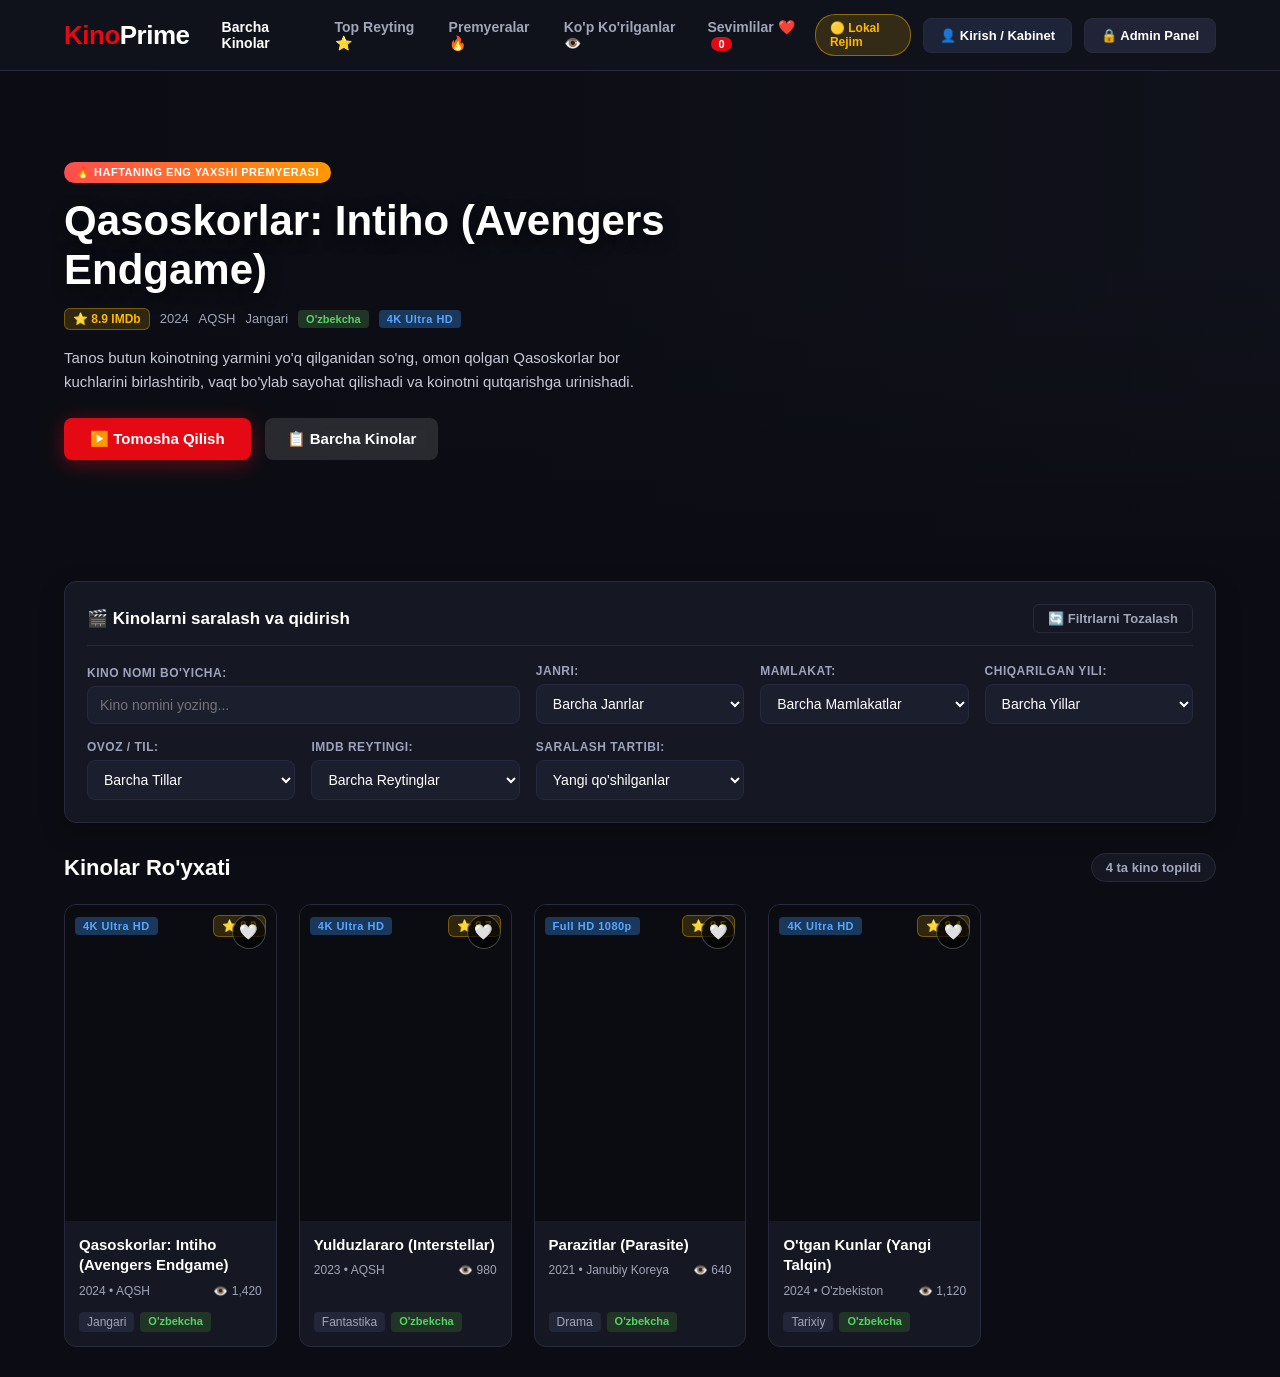
==== index.html @ 5947480d "loyihaning birinchi yuklanishi" ====
<!DOCTYPE html>
<html lang="uz">
<head>
    <meta charset="UTF-8">
    <meta name="viewport" content="width=device-width, initial-scale=1.0">
    <title>KinoPrime - Online Kinoteatr va Film Portali</title>
    <link rel="stylesheet" href="style.css">
</head>
<body>

    <!-- Header / Navbar -->
    <header class="navbar">
        <div class="nav-left">
            <a href="index.html" class="logo">Kino<span>Prime</span></a>
            <nav class="nav-menu">
                <a href="#catalog" class="nav-link active" id="navAllMovies">Barcha Kinolar</a>
                <a href="#catalog" class="nav-link" id="navTopRated">Top Reyting ⭐</a>
                <a href="#catalog" class="nav-link" id="navNewPremiers">Premyeralar 🔥</a>
                <a href="#catalog" class="nav-link" id="navMostViewed">Ko'p Ko'rilganlar 👁️</a>
                <a href="#catalog" class="nav-link" id="navFavorites">Sevimlilar ❤️ <span id="favCountBadge" class="fav-badge">0</span></a>
            </nav>
        </div>
        <div class="nav-right">
            <div id="backendStatus" class="backend-badge checking" title="Server holati">⚡ Tekshirilmoqda...</div>
            <a href="profile.html" class="user-cabinet-link" id="navUserCabinetBtn">👤 Kirish / Kabinet</a>
            <a href="admin.html" class="admin-link">🔒 Admin Panel</a>
        </div>
    </header>

    <!-- Katta Premyera Bannere (Hero Section) -->
    <section class="hero-banner" id="heroBanner">
        <div class="hero-backdrop" id="heroBackdrop"></div>
        <div class="hero-content">
            <span class="hero-badge">🔥 HAFTANING ENG YAXSHI PREMYERASI</span>
            <h1 class="hero-title" id="heroTitle">Qasoskorlar: Intiho</h1>
            <div class="hero-meta">
                <span class="rating-badge" id="heroRating">⭐ 8.9 IMDb</span>
                <span id="heroYear">2024</span>
                <span id="heroCountry">AQSH</span>
                <span id="heroGenre">Jangari / Fantastika</span>
                <span id="heroLang" class="lang-tag">O'zbekcha Tarjima</span>
                <span id="heroQuality" class="quality-tag">4K Ultra HD</span>
            </div>
            <p class="hero-description" id="heroDesc">
                Koinotni qutqarish uchun barcha qahramonlar birlashadi. Ta'sirli sarguzashtlar, aqlbovar qilmas janglar va unutilmas kino tajribasi.
            </p>
            <div class="hero-actions">
                <button class="btn-primary" id="heroWatchBtn">▶️ Tomosha Qilish</button>
                <a href="#catalog" class="btn-secondary">📋 Barcha Kinolar</a>
            </div>
        </div>
    </section>

    <!-- Asosiy Qism: Filtrlar va Kinolar Katalogi -->
    <main class="container" id="catalog">

        <!-- Kengaytirilgan Kino Qidiruv va Filtr Paneli -->
        <section class="filter-panel">
            <div class="filter-header">
                <h3>🎬 Kinolarni saralash va qidirish</h3>
                <button type="button" id="resetFiltersBtn" class="reset-filters-btn">🔄 Filtrlarni Tozalash</button>
            </div>

            <div class="filter-grid">
                <!-- 1. Qidiruv nomi -->
                <div class="filter-item filter-search">
                    <label for="searchInput">Kino nomi bo'yicha:</label>
                    <div class="search-input-wrap">
                        <input type="text" id="searchInput" placeholder="Kino nomini yozing...">
                        <button id="clearSearchBtn" class="clear-input-btn" style="display: none;">&times;</button>
                    </div>
                </div>

                <!-- 2. Janr -->
                <div class="filter-item">
                    <label for="filterGenre">Janri:</label>
                    <select id="filterGenre">
                        <option value="all">Barcha Janrlar</option>
                        <option value="Jangari">Jangari</option>
                        <option value="Komediya">Komediya</option>
                        <option value="Drama">Drama</option>
                        <option value="Fantastika">Fantastika</option>
                        <option value="Qo'rqinchli">Qo'rqinchli</option>
                        <option value="Sarguzasht">Sarguzasht</option>
                        <option value="Multfilm">Multfilm</option>
                        <option value="Melodrama">Melodrama</option>
                        <option value="Detektiv">Detektiv</option>
                        <option value="Tarixiy">Tarixiy</option>
                    </select>
                </div>

                <!-- 3. Mamlakat -->
                <div class="filter-item">
                    <label for="filterCountry">Mamlakat:</label>
                    <select id="filterCountry">
                        <option value="all">Barcha Mamlakatlar</option>
                        <option value="AQSH">AQSH</option>
                        <option value="O'zbekiston">O'zbekiston</option>
                        <option value="Janubiy Koreya">Janubiy Koreya</option>
                        <option value="Turkiya">Turkiya</option>
                        <option value="Buyuk Britaniya">Buyuk Britaniya</option>
                        <option value="Rossiya">Rossiya</option>
                        <option value="Fransiya">Fransiya</option>
                        <option value="Hindiston">Hindiston</option>
                    </select>
                </div>

                <!-- 4. Yili -->
                <div class="filter-item">
                    <label for="filterYear">Chiqarilgan Yili:</label>
                    <select id="filterYear">
                        <option value="all">Barcha Yillar</option>
                        <option value="2024">2024</option>
                        <option value="2023">2023</option>
                        <option value="2022">2022</option>
                        <option value="2021">2021</option>
                        <option value="2020">2020</option>
                        <option value="old">2019 va undan oldingi</option>
                    </select>
                </div>

                <!-- 5. Tili -->
                <div class="filter-item">
                    <label for="filterLanguage">Ovoz / Til:</label>
                    <select id="filterLanguage">
                        <option value="all">Barcha Tillar</option>
                        <option value="O'zbekcha">O'zbekcha (Tarjima)</option>
                        <option value="Ruscha">Ruscha</option>
                        <option value="Inglizcha">Inglizcha (Original)</option>
                        <option value="Subtitr">O'zbekcha Subtitr</option>
                    </select>
                </div>

                <!-- 6. Reyting -->
                <div class="filter-item">
                    <label for="filterRating">IMDb Reytingi:</label>
                    <select id="filterRating">
                        <option value="all">Barcha Reytinglar</option>
                        <option value="8.0">⭐ 8.0 va undan yuqori (Top)</option>
                        <option value="7.0">⭐ 7.0 va undan yuqori</option>
                        <option value="6.0">⭐ 6.0 va undan yuqori</option>
                    </select>
                </div>

                <!-- 7. Saralash -->
                <div class="filter-item">
                    <label for="sortOrder">Saralash tartibi:</label>
                    <select id="sortOrder">
                        <option value="newest">Yangi qo'shilganlar</option>
                        <option value="viewsDesc">Eng ko'p ko'rilganlar 👁️</option>
                        <option value="ratingDesc">Eng yuqori reytingli ⭐</option>
                        <option value="yearDesc">Eng yangi yillari 📅</option>
                        <option value="titleAsc">Nomi bo'yicha (A-Z)</option>
                    </select>
                </div>
            </div>
        </section>

        <!-- Natijalar Sarlavhasi -->
        <div class="section-header">
            <h2 class="section-title" id="sectionTitle">Kinolar Ro'yxati</h2>
            <span class="video-count" id="videoCount">0 ta kino</span>
        </div>

        <!-- Kinolar Gridi -->
        <div class="movie-grid" id="moviesContainer">
            <!-- Kinolar JavaScript orqali shu yerga dinamik yuklanadi -->
        </div>
    </main>

    <!-- KINO TOMOSHA QILISH MODAL OYNASI (CINEMA THEATER MODAL) -->
    <div class="modal-overlay" id="watchModal" style="display: none;">
        <div class="modal-dialog">
            <button class="modal-close-btn" id="modalCloseBtn">&times;</button>

            <!-- Video Player Ekrani (MP4 video yoki YouTube/Vimeo iframe) -->
            <div class="player-container" id="playerContainer">
                <video id="modalVideoPlayer" controls playsinline>
                    Brauzeringiz ushbu videoni qo'llab-quvvatlamaydi.
                </video>
                <iframe id="modalIframePlayer" style="display: none;" frameborder="0" allow="accelerometer; autoplay; clipboard-write; encrypted-media; gyroscope; picture-in-picture" allowfullscreen></iframe>
            </div>

            <!-- Kino Ma'lumotlari -->
            <div class="modal-movie-info">
                <div class="modal-header-meta">
                    <div class="modal-badges">
                        <span class="rating-badge" id="modalRating">⭐ 8.5</span>
                        <span class="quality-tag" id="modalQuality">4K UHD</span>
                        <span class="lang-tag" id="modalLanguage">O'zbekcha</span>
                        <span class="badge" id="modalGenre">Jangari</span>
                        <span class="views-tag" id="modalViewsTag">👁️ 0 ko'rildi</span>
                    </div>
                    <div class="modal-action-btns">
                        <button type="button" class="fav-toggle-btn" id="modalFavBtn">❤️ Sevimlilarga</button>
                        <a href="#" download id="modalDownloadBtn" class="download-btn">📥 Yuklab Olish</a>
                    </div>
                </div>

                <h2 class="modal-title" id="modalTitle">Kino Nomi</h2>

                <div class="modal-quick-stats">
                    <span>📅 Yili: <strong id="modalYear">2024</strong></span>
                    <span>🌍 Davlati: <strong id="modalCountry">AQSH</strong></span>
                    <span>⏱️ Davomiyligi: <strong id="modalDuration">120 daqiqa</strong></span>
                    <span>🎭 Janr: <strong id="modalGenreFull">Jangari</strong></span>
                    <span>👁️ Ko'rishlar: <strong id="modalViews">0</strong></span>
                </div>

                <div class="modal-description-box">
                    <h4>Kino Haqida Qisqacha:</h4>
                    <p id="modalDescription">Kino tavsifi...</p>
                </div>

                <!-- Izohlar va Baholash Bo'limi -->
                <div class="modal-comments-section">
                    <div class="comments-header">
                        <h3>💬 Tomoshabinlar Fikrlari (<span id="movieCommentsCount">0</span>)</h3>
                    </div>

                    <!-- Yangi izoh qoldirish formasi -->
                    <form id="addCommentForm" class="comment-input-box">
                        <div class="comment-rating-select">
                            <label for="commentRating">Kinoga bahoingiz:</label>
                            <select id="commentRating">
                                <option value="10">⭐⭐⭐⭐⭐⭐⭐⭐⭐⭐ 10 / 10 (A'lo)</option>
                                <option value="9">⭐⭐⭐⭐⭐⭐⭐⭐⭐ 9 / 10</option>
                                <option value="8" selected>⭐⭐⭐⭐⭐⭐⭐⭐ 8 / 10 (Yaxshi)</option>
                                <option value="7">⭐⭐⭐⭐⭐⭐⭐ 7 / 10</option>
                                <option value="6">⭐⭐⭐⭐⭐⭐ 6 / 10</option>
                                <option value="5">⭐⭐⭐⭐⭐ 5 / 10</option>
                            </select>
                        </div>
                        <div class="comment-textarea-wrap">
                            <textarea id="commentText" rows="2" placeholder="Ushbu kino haqida o'z fikringizni qoldiring..." required></textarea>
                            <button type="submit" class="submit-comment-btn" id="submitCommentBtn">Yuborish 🚀</button>
                        </div>
                    </form>

                    <!-- Izohlar ro'yxati -->
                    <div class="comments-list" id="movieCommentsList">
                        <!-- Izohlar dinamik chiqadi -->
                    </div>
                </div>
            </div>
        </div>
    </div>

    <!-- Bildirishnomalar uchun konteyner -->
    <div id="toastContainer" class="toast-container"></div>

    <script src="script.js"></script>
</body>
</html>
---- style.css ----
/* ================= ASOSIY SOZLAMALAR VA RANGLAR ================= */
:root {
    --bg-main: #0c0d14;
    --bg-card: #151722;
    --bg-navbar: #11131c;
    --bg-input: #1b1e2c;
    --border-color: #272a3d;
    --primary-red: #e50914; /* Netflix uslubidagi yorqin qizil */
    --primary-red-hover: #f40612;
    --gold-rating: #ffb800;
    --accent-blue: #3ea6ff;
    --accent-blue-hover: #65b8ff;
    --text-primary: #ffffff;
    --text-secondary: #a0a5b8;
    --tag-bg: #212638;
    --success-color: #00c853;
    --danger-color: #ff334b;
    --radius: 12px;
    --transition: all 0.25s cubic-bezier(0.4, 0, 0.2, 1);
}

* {
    margin: 0;
    padding: 0;
    box-sizing: border-box;
    font-family: 'Segoe UI', -apple-system, BlinkMacSystemFont, Roboto, sans-serif;
    scroll-behavior: smooth;
}

body {
    background-color: var(--bg-main);
    color: var(--text-primary);
    min-height: 100vh;
    display: flex;
    flex-direction: column;
}

/* ================= NAVBAR ================= */
.navbar {
    display: flex;
    justify-content: space-between;
    align-items: center;
    padding: 14px 5%;
    background-color: rgba(17, 19, 28, 0.95);
    backdrop-filter: blur(10px);
    position: sticky;
    top: 0;
    z-index: 1000;
    border-bottom: 1px solid var(--border-color);
}

.nav-left {
    display: flex;
    align-items: center;
    gap: 32px;
}

.logo {
    font-size: 26px;
    font-weight: 900;
    color: var(--primary-red);
    text-decoration: none;
    letter-spacing: -0.5px;
    display: flex;
    align-items: center;
}

.logo span {
    color: var(--text-primary);
}

.admin-badge {
    background-color: rgba(229, 9, 20, 0.2);
    color: var(--primary-red);
    font-size: 11px;
    padding: 2px 8px;
    border-radius: 4px;
    border: 1px solid var(--primary-red);
    font-weight: 700;
    margin-left: 6px;
}

.nav-menu {
    display: flex;
    gap: 20px;
}

.nav-link {
    color: var(--text-secondary);
    text-decoration: none;
    font-size: 14px;
    font-weight: 600;
    transition: var(--transition);
}

.nav-link:hover, .nav-link.active {
    color: var(--text-primary);
}

.nav-right {
    display: flex;
    align-items: center;
    gap: 12px;
}

.backend-badge {
    display: inline-flex;
    align-items: center;
    gap: 6px;
    font-size: 12px;
    font-weight: 700;
    padding: 6px 14px;
    border-radius: 20px;
    transition: var(--transition);
    user-select: none;
}

.backend-badge.online {
    background-color: rgba(0, 200, 83, 0.15);
    color: #00e676;
    border: 1px solid rgba(0, 200, 83, 0.45);
}

.backend-badge.offline {
    background-color: rgba(255, 184, 0, 0.15);
    color: #ffb800;
    border: 1px solid rgba(255, 184, 0, 0.45);
}

.backend-badge.checking {
    background-color: rgba(255, 255, 255, 0.08);
    color: #a0a5b8;
    border: 1px solid rgba(255, 255, 255, 0.15);
}

.admin-link, .nav-btn {
    color: var(--text-primary);
    background-color: #202436;
    text-decoration: none;
    font-weight: 600;
    font-size: 13px;
    padding: 9px 16px;
    border-radius: 8px;
    border: 1px solid var(--border-color);
    transition: var(--transition);
    white-space: nowrap;
}

.admin-link:hover, .nav-btn:hover {
    background-color: var(--primary-red);
    border-color: var(--primary-red);
}

.logout-btn {
    background-color: transparent;
    color: var(--danger-color);
    border: 1px solid rgba(255, 51, 75, 0.4);
    padding: 8px 14px;
    border-radius: 8px;
    font-size: 13px;
    font-weight: 600;
    cursor: pointer;
    transition: var(--transition);
}

.logout-btn:hover {
    background-color: rgba(255, 51, 75, 0.15);
    border-color: var(--danger-color);
}

/* ================= HERO PREMYERA BANNERI ================= */
.hero-banner {
    position: relative;
    min-height: 480px;
    display: flex;
    align-items: center;
    padding: 60px 5%;
    overflow: hidden;
    background-color: #12141e;
}

.hero-backdrop {
    position: absolute;
    top: 0;
    left: 0;
    right: 0;
    bottom: 0;
    background-size: cover;
    background-position: center top;
    background-repeat: no-repeat;
    opacity: 0.35;
    filter: blur(2px);
    transition: background-image 0.5s ease;
}

.hero-banner::after {
    content: '';
    position: absolute;
    top: 0;
    left: 0;
    right: 0;
    bottom: 0;
    background: linear-gradient(90deg, #0c0d14 0%, rgba(12, 13, 20, 0.85) 45%, rgba(12, 13, 20, 0.3) 100%),
                linear-gradient(0deg, #0c0d14 0%, transparent 60%);
}

.hero-content {
    position: relative;
    z-index: 10;
    max-width: 680px;
}

.hero-badge {
    display: inline-block;
    background: linear-gradient(90deg, #ff4d4f, #ff9800);
    color: #fff;
    font-size: 11px;
    font-weight: 800;
    padding: 4px 12px;
    border-radius: 20px;
    letter-spacing: 0.5px;
    margin-bottom: 14px;
}

.hero-title {
    font-size: 42px;
    font-weight: 900;
    line-height: 1.15;
    margin-bottom: 14px;
    color: #fff;
    text-shadow: 0 4px 15px rgba(0,0,0,0.6);
}

.hero-meta {
    display: flex;
    flex-wrap: wrap;
    align-items: center;
    gap: 10px;
    margin-bottom: 16px;
    font-size: 13px;
    color: var(--text-secondary);
}

.hero-description {
    font-size: 15px;
    line-height: 1.6;
    color: #c5c9d6;
    margin-bottom: 24px;
    max-width: 580px;
}

.hero-actions {
    display: flex;
    gap: 14px;
    align-items: center;
}

.btn-primary {
    background-color: var(--primary-red);
    color: white;
    border: none;
    padding: 12px 26px;
    border-radius: 8px;
    font-size: 15px;
    font-weight: 700;
    cursor: pointer;
    transition: var(--transition);
    box-shadow: 0 4px 20px rgba(229, 9, 20, 0.4);
}

.btn-primary:hover {
    background-color: var(--primary-red-hover);
    transform: translateY(-2px);
    box-shadow: 0 6px 25px rgba(229, 9, 20, 0.6);
}

.btn-secondary {
    background-color: rgba(255, 255, 255, 0.12);
    color: white;
    text-decoration: none;
    padding: 12px 22px;
    border-radius: 8px;
    font-size: 15px;
    font-weight: 600;
    transition: var(--transition);
    backdrop-filter: blur(5px);
}

.btn-secondary:hover {
    background-color: rgba(255, 255, 255, 0.22);
}

/* ================= BADGES VA NISHONLAR ================= */
.rating-badge {
    background-color: rgba(255, 184, 0, 0.15);
    color: var(--gold-rating);
    font-weight: 800;
    padding: 3px 8px;
    border-radius: 6px;
    font-size: 12px;
    border: 1px solid rgba(255, 184, 0, 0.35);
    display: inline-flex;
    align-items: center;
    gap: 3px;
}

.quality-tag {
    background-color: #1a385c;
    color: #58a6ff;
    font-size: 11px;
    font-weight: 700;
    padding: 3px 8px;
    border-radius: 4px;
    letter-spacing: 0.5px;
}

.lang-tag {
    background-color: #213527;
    color: #56d364;
    font-size: 11px;
    font-weight: 700;
    padding: 3px 8px;
    border-radius: 4px;
}

.badge {
    background-color: var(--tag-bg);
    color: var(--text-secondary);
    font-size: 12px;
    padding: 3px 8px;
    border-radius: 4px;
}

/* ================= FILTR VA QIDIRUV PANELI ================= */
.container {
    padding: 30px 5%;
    flex: 1;
}

.filter-panel {
    background-color: var(--bg-card);
    border: 1px solid var(--border-color);
    border-radius: var(--radius);
    padding: 22px;
    margin-bottom: 30px;
    box-shadow: 0 8px 24px rgba(0, 0, 0, 0.25);
}

.filter-header {
    display: flex;
    justify-content: space-between;
    align-items: center;
    margin-bottom: 18px;
    padding-bottom: 12px;
    border-bottom: 1px solid var(--border-color);
}

.filter-header h3 {
    font-size: 17px;
    font-weight: 700;
    color: var(--text-primary);
}

.reset-filters-btn {
    background-color: transparent;
    color: var(--text-secondary);
    border: 1px solid var(--border-color);
    padding: 6px 14px;
    border-radius: 6px;
    font-size: 13px;
    font-weight: 600;
    cursor: pointer;
    transition: var(--transition);
}

.reset-filters-btn:hover {
    color: var(--text-primary);
    border-color: #666;
    background-color: #1e2235;
}

.filter-grid {
    display: grid;
    grid-template-columns: repeat(auto-fit, minmax(180px, 1fr));
    gap: 16px;
    align-items: flex-end;
}

.filter-item {
    display: flex;
    flex-direction: column;
    gap: 6px;
}

.filter-search {
    grid-column: span 2;
}

@media (max-width: 900px) {
    .filter-search {
        grid-column: span 1;
    }
}

.filter-item label {
    font-size: 12px;
    font-weight: 700;
    color: #9da3ba;
    text-transform: uppercase;
    letter-spacing: 0.5px;
}

.filter-item select, .filter-item input {
    background-color: var(--bg-input);
    border: 1px solid var(--border-color);
    color: var(--text-primary);
    padding: 10px 12px;
    border-radius: 8px;
    font-size: 14px;
    outline: none;
    transition: var(--transition);
    width: 100%;
}

.filter-item select:focus, .filter-item input:focus {
    border-color: var(--primary-red);
    box-shadow: 0 0 0 2px rgba(229, 9, 20, 0.2);
}

.search-input-wrap {
    position: relative;
    display: flex;
    align-items: center;
}

.search-input-wrap input {
    padding-right: 36px;
}

.clear-input-btn {
    position: absolute;
    right: 10px;
    background: none;
    border: none;
    color: var(--text-secondary);
    font-size: 18px;
    cursor: pointer;
}

/* ================= SECTION HEADER ================= */
.section-header {
    display: flex;
    justify-content: space-between;
    align-items: center;
    margin-bottom: 22px;
}

.section-title {
    font-size: 22px;
    font-weight: 800;
}

.video-count {
    background-color: var(--bg-card);
    border: 1px solid var(--border-color);
    color: #a0a6bd;
    font-size: 13px;
    font-weight: 600;
    padding: 6px 14px;
    border-radius: 20px;
}

/* ================= KINOLAR GRIDI VA KARTALARI ================= */
.movie-grid {
    display: grid;
    grid-template-columns: repeat(auto-fill, minmax(210px, 1fr));
    gap: 22px;
}

.movie-card {
    background-color: var(--bg-card);
    border: 1px solid var(--border-color);
    border-radius: var(--radius);
    overflow: hidden;
    display: flex;
    flex-direction: column;
    transition: var(--transition);
    cursor: pointer;
    position: relative;
}

.movie-card:hover {
    transform: translateY(-6px);
    border-color: #3f4561;
    box-shadow: 0 12px 30px rgba(0, 0, 0, 0.5);
}

.poster-wrapper {
    position: relative;
    width: 100%;
    aspect-ratio: 2 / 3;
    overflow: hidden;
    background-color: #0b0c12;
}

.poster-img {
    width: 100%;
    height: 100%;
    object-fit: cover;
    transition: transform 0.4s ease;
}

.movie-card:hover .poster-img {
    transform: scale(1.07);
}

.poster-overlay-top {
    position: absolute;
    top: 10px;
    left: 10px;
    right: 10px;
    display: flex;
    justify-content: space-between;
    align-items: center;
    z-index: 2;
}

.play-hover-btn {
    position: absolute;
    top: 50%;
    left: 50%;
    transform: translate(-50%, -50%) scale(0.7);
    width: 54px;
    height: 54px;
    background-color: rgba(229, 9, 20, 0.9);
    border-radius: 50%;
    display: flex;
    justify-content: center;
    align-items: center;
    color: white;
    font-size: 22px;
    opacity: 0;
    transition: var(--transition);
    z-index: 3;
    box-shadow: 0 4px 15px rgba(229, 9, 20, 0.6);
}

.movie-card:hover .play-hover-btn {
    opacity: 1;
    transform: translate(-50%, -50%) scale(1);
}

.movie-card-content {
    padding: 14px;
    display: flex;
    flex-direction: column;
    gap: 8px;
    flex: 1;
}

.movie-card-title {
    font-size: 15px;
    font-weight: 700;
    line-height: 1.35;
    color: var(--text-primary);
    display: -webkit-box;
    -webkit-line-clamp: 2;
    -webkit-box-orient: vertical;
    overflow: hidden;
    text-overflow: ellipsis;
}

.movie-card-meta {
    display: flex;
    align-items: center;
    justify-content: space-between;
    font-size: 12px;
    color: var(--text-secondary);
}

.movie-card-tags {
    display: flex;
    flex-wrap: wrap;
    gap: 6px;
    margin-top: auto;
    padding-top: 6px;
}

/* ================= BO'SH HOLAT ================= */
.empty-state {
    grid-column: 1 / -1;
    text-align: center;
    padding: 60px 20px;
    background-color: var(--bg-card);
    border-radius: var(--radius);
    border: 1px dashed var(--border-color);
}

.empty-icon {
    font-size: 48px;
    margin-bottom: 12px;
}

.empty-title {
    font-size: 18px;
    font-weight: 700;
    margin-bottom: 6px;
}

.empty-desc {
    color: var(--text-secondary);
    font-size: 14px;
}

/* ================= KINO TOMOSHA MODAL OYNASI ================= */
.modal-overlay {
    position: fixed;
    top: 0;
    left: 0;
    right: 0;
    bottom: 0;
    background-color: rgba(6, 7, 10, 0.85);
    backdrop-filter: blur(12px);
    z-index: 9999;
    display: flex;
    justify-content: center;
    align-items: center;
    padding: 20px;
    animation: fadeIn 0.25s ease;
}

.modal-dialog {
    background-color: #141724;
    border: 1px solid var(--border-color);
    border-radius: 16px;
    width: 100%;
    max-width: 940px;
    max-height: 90vh;
    overflow-y: auto;
    position: relative;
    box-shadow: 0 15px 50px rgba(0, 0, 0, 0.8);
    display: flex;
    flex-direction: column;
}

.modal-close-btn {
    position: absolute;
    top: 14px;
    right: 16px;
    background-color: rgba(0, 0, 0, 0.6);
    border: 1px solid rgba(255, 255, 255, 0.2);
    color: #fff;
    width: 36px;
    height: 36px;
    border-radius: 50%;
    font-size: 22px;
    display: flex;
    align-items: center;
    justify-content: center;
    cursor: pointer;
    z-index: 20;
    transition: var(--transition);
}

.modal-close-btn:hover {
    background-color: var(--primary-red);
    transform: rotate(90deg);
}

.player-container {
    width: 100%;
    aspect-ratio: 16 / 9;
    background-color: #000;
    border-top-left-radius: 16px;
    border-top-right-radius: 16px;
    overflow: hidden;
}

.player-container video, .player-container iframe {
    width: 100%;
    height: 100%;
    object-fit: contain;
    border: none;
}

.fav-badge {
    background-color: var(--primary-red);
    color: white;
    font-size: 11px;
    padding: 1px 7px;
    border-radius: 10px;
    margin-left: 4px;
    font-weight: 700;
}

.card-fav-btn {
    position: absolute;
    top: 10px;
    right: 10px;
    width: 34px;
    height: 34px;
    border-radius: 50%;
    background: rgba(0, 0, 0, 0.65);
    border: 1px solid rgba(255, 255, 255, 0.25);
    color: #fff;
    display: flex;
    align-items: center;
    justify-content: center;
    cursor: pointer;
    font-size: 15px;
    z-index: 5;
    transition: var(--transition);
}

.card-fav-btn:hover {
    transform: scale(1.15);
    background: rgba(229, 9, 20, 0.85);
    border-color: var(--primary-red);
}

.card-fav-btn.active {
    color: #ff334b;
    background: rgba(255, 51, 75, 0.25);
    border-color: #ff334b;
}

.views-tag {
    background-color: #212638;
    color: #a0a6bd;
    font-size: 11px;
    font-weight: 700;
    padding: 3px 8px;
    border-radius: 4px;
}

.modal-action-btns {
    display: flex;
    align-items: center;
    gap: 10px;
}

.fav-toggle-btn {
    background-color: #202436;
    color: white;
    border: 1px solid var(--border-color);
    padding: 9px 16px;
    border-radius: 8px;
    font-size: 13px;
    font-weight: 700;
    cursor: pointer;
    transition: var(--transition);
}

.fav-toggle-btn:hover {
    border-color: #ff334b;
    background-color: rgba(255, 51, 75, 0.15);
}

.fav-toggle-btn.active {
    background-color: #ff334b;
    border-color: #ff334b;
}

.admin-item-actions {
    display: flex;
    align-items: center;
    gap: 8px;
    flex-shrink: 0;
}

.edit-btn {
    background-color: transparent;
    color: var(--accent-blue);
    border: 1px solid rgba(62, 166, 255, 0.4);
    padding: 8px 14px;
    border-radius: 6px;
    font-size: 13px;
    font-weight: 600;
    cursor: pointer;
    transition: var(--transition);
    white-space: nowrap;
    flex-shrink: 0;
}

.edit-btn:hover {
    background-color: var(--accent-blue);
    color: #000;
}

.modal-edit-dialog {
    max-width: 650px;
    padding: 24px;
}

.edit-modal-content h2 {
    font-size: 20px;
    margin-bottom: 20px;
}

.modal-movie-info {
    padding: 24px;
    display: flex;
    flex-direction: column;
    gap: 16px;
}

.modal-header-meta {
    display: flex;
    justify-content: space-between;
    align-items: center;
    flex-wrap: wrap;
    gap: 12px;
}

.modal-badges {
    display: flex;
    align-items: center;
    gap: 8px;
    flex-wrap: wrap;
}

.modal-title {
    font-size: 24px;
    font-weight: 800;
}

.modal-quick-stats {
    display: flex;
    flex-wrap: wrap;
    gap: 20px;
    padding: 12px 16px;
    background-color: #1a1e2e;
    border-radius: 8px;
    font-size: 13px;
    color: var(--text-secondary);
}

.modal-quick-stats strong {
    color: var(--text-primary);
}

.modal-description-box {
    background-color: #171b29;
    padding: 16px;
    border-radius: 8px;
    border-left: 3px solid var(--primary-red);
}

.modal-description-box h4 {
    font-size: 14px;
    margin-bottom: 6px;
    color: #e0e4f5;
}

.modal-description-box p {
    font-size: 14px;
    line-height: 1.6;
    color: #abb1c7;
}

.download-btn {
    background-color: var(--primary-red);
    color: white;
    text-decoration: none;
    padding: 9px 18px;
    border-radius: 8px;
    font-size: 13px;
    font-weight: 700;
    transition: var(--transition);
}

.download-btn:hover {
    background-color: var(--primary-red-hover);
}

/* ================= ADMIN PANEL ================= */
.admin-container {
    display: flex;
    flex-direction: column;
    align-items: center;
    gap: 30px;
}

.auth-card {
    max-width: 440px;
    width: 100%;
    margin-top: 40px;
}

.auth-hint {
    color: var(--text-secondary);
    font-size: 13px;
    margin-bottom: 20px;
}

.auth-hint code {
    background-color: #24293c;
    padding: 2px 6px;
    border-radius: 4px;
    color: var(--accent-blue);
    font-size: 12px;
}

.admin-dashboard {
    width: 100%;
    max-width: 960px;
    display: flex;
    flex-direction: column;
    gap: 30px;
}

.upload-card, .manage-card {
    background-color: var(--bg-card);
    padding: 30px;
    border-radius: var(--radius);
    border: 1px solid var(--border-color);
    box-shadow: 0 8px 25px rgba(0,0,0,0.4);
}

.upload-card h2, .manage-card h2 {
    font-size: 20px;
    margin-bottom: 18px;
}

.upload-tabs {
    display: flex;
    gap: 8px;
    margin-bottom: 22px;
    border-bottom: 1px solid var(--border-color);
    padding-bottom: 12px;
}

.tab-btn {
    background-color: transparent;
    color: var(--text-secondary);
    border: 1px solid var(--border-color);
    padding: 9px 18px;
    border-radius: 8px;
    font-size: 13px;
    font-weight: 600;
    cursor: pointer;
    transition: var(--transition);
}

.tab-btn:hover {
    color: var(--text-primary);
    border-color: #555;
}

.tab-btn.active {
    background-color: var(--primary-red);
    color: #fff;
    border-color: var(--primary-red);
}

.form-row {
    display: flex;
    gap: 16px;
    margin-bottom: 16px;
}

@media (max-width: 768px) {
    .form-row {
        flex-direction: column;
        gap: 16px;
    }
}

.flex-1 { flex: 1; }
.flex-2 { flex: 2; }

.form-group {
    display: flex;
    flex-direction: column;
    gap: 6px;
    margin-bottom: 16px;
}

.form-group label {
    font-size: 13px;
    font-weight: 600;
    color: #d1d5e6;
}

.form-group input, .form-group select, .form-group textarea {
    padding: 11px 14px;
    background-color: var(--bg-input);
    border: 1px solid var(--border-color);
    border-radius: 8px;
    color: var(--text-primary);
    font-size: 14px;
    outline: none;
    transition: var(--transition);
}

.form-group input:focus, .form-group select:focus, .form-group textarea:focus {
    border-color: var(--primary-red);
    box-shadow: 0 0 0 2px rgba(229, 9, 20, 0.2);
}

.field-hint {
    font-size: 12px;
    color: var(--text-secondary);
}

.submit-btn {
    width: 100%;
    padding: 13px;
    background-color: var(--primary-red);
    color: #fff;
    border: none;
    border-radius: 8px;
    font-weight: 700;
    font-size: 15px;
    cursor: pointer;
    margin-top: 10px;
    transition: var(--transition);
}

.submit-btn:hover {
    background-color: var(--primary-red-hover);
    transform: translateY(-1px);
}

.manage-header {
    display: flex;
    justify-content: space-between;
    align-items: center;
    margin-bottom: 20px;
}

.admin-video-list {
    display: flex;
    flex-direction: column;
    gap: 12px;
}

.admin-item {
    display: flex;
    align-items: center;
    justify-content: space-between;
    background-color: #1b1e2c;
    padding: 12px 18px;
    border-radius: 10px;
    border: 1px solid var(--border-color);
    gap: 14px;
}

.admin-item-info {
    display: flex;
    align-items: center;
    gap: 14px;
    flex: 1;
    min-width: 0;
}

.admin-item-thumb {
    width: 60px;
    height: 80px;
    object-fit: cover;
    border-radius: 6px;
    background-color: #000;
    flex-shrink: 0;
}

.admin-item-text {
    display: flex;
    flex-direction: column;
    gap: 5px;
    overflow: hidden;
}

.admin-item-title {
    font-size: 15px;
    font-weight: 700;
    white-space: nowrap;
    overflow: hidden;
    text-overflow: ellipsis;
}

.admin-item-meta {
    display: flex;
    flex-wrap: wrap;
    gap: 8px;
    font-size: 12px;
    color: var(--text-secondary);
}

.delete-btn {
    background-color: transparent;
    color: var(--danger-color);
    border: 1px solid rgba(255, 51, 75, 0.4);
    padding: 8px 14px;
    border-radius: 6px;
    font-size: 13px;
    font-weight: 600;
    cursor: pointer;
    transition: var(--transition);
    white-space: nowrap;
    flex-shrink: 0;
}

.delete-btn:hover {
    background-color: var(--danger-color);
    color: white;
}

/* ================= TOAST BILDIRISHNOMALARI ================= */
.toast-container {
    position: fixed;
    bottom: 24px;
    right: 24px;
    z-index: 10000;
    display: flex;
    flex-direction: column;
    gap: 10px;
    max-width: 360px;
}

.toast {
    background-color: #1f2334;
    color: white;
    padding: 13px 18px;
    border-radius: 8px;
    font-size: 14px;
    display: flex;
    align-items: center;
    gap: 10px;
    border-left: 4px solid var(--accent-blue);
    box-shadow: 0 8px 24px rgba(0, 0, 0, 0.6);
    animation: toastSlideIn 0.3s ease;
    transition: opacity 0.3s ease;
}

.toast.toast-success {
    border-left-color: var(--success-color);
}

.toast.toast-error {
    border-left-color: var(--danger-color);
}

@keyframes toastSlideIn {
    from {
        transform: translateX(100%);
        opacity: 0;
    }
    to {
        transform: translateX(0);
        opacity: 1;
    }
}

@keyframes fadeIn {
    from { opacity: 0; }
    to { opacity: 1; }
}

/* ================= MOBIL MOSLASHUVCHANLIK ================= */
@media (max-width: 768px) {
    .navbar {
        flex-direction: column;
        align-items: stretch;
        gap: 12px;
    }

    .nav-left {
        justify-content: space-between;
    }

    .nav-menu {
        display: none; /* Mobilda ixcham */
    }

    .hero-banner {
        min-height: 400px;
        padding: 40px 5%;
    }

    .hero-title {
        font-size: 28px;
    }

    .movie-grid {
        grid-template-columns: repeat(2, 1fr);
        gap: 14px;
    }

    .modal-dialog {
        max-height: 95vh;
    }

    .modal-quick-stats {
        flex-direction: column;
        gap: 8px;
    }
}

.user-badge {
    background-color: rgba(62, 166, 255, 0.2);
    color: var(--accent-blue);
    font-size: 11px;
    padding: 2px 8px;
    border-radius: 4px;
    border: 1px solid var(--accent-blue);
    font-weight: 700;
    margin-left: 6px;
}

.user-cabinet-link {
    color: #fff;
    background-color: #1e2438;
    text-decoration: none;
    font-weight: 600;
    font-size: 13px;
    padding: 9px 16px;
    border-radius: 8px;
    border: 1px solid var(--border-color);
    transition: var(--transition);
    white-space: nowrap;
    display: flex;
    align-items: center;
    gap: 6px;
}

.user-cabinet-link:hover {
    background-color: var(--accent-blue);
    border-color: var(--accent-blue);
    color: #000;
}

/* ================= FOYDALANUVCHI PROFILI VA KABINETI ================= */
.profile-page-container {
    max-width: 1000px;
    margin: 30px auto;
    width: 100%;
}

.auth-box-card {
    background-color: var(--bg-card);
    border: 1px solid var(--border-color);
    border-radius: var(--radius);
    padding: 35px;
    max-width: 480px;
    margin: 40px auto;
    box-shadow: 0 10px 30px rgba(0, 0, 0, 0.5);
}

.auth-tabs {
    display: flex;
    gap: 8px;
    margin-bottom: 25px;
    border-bottom: 1px solid var(--border-color);
    padding-bottom: 12px;
}

.auth-tab-btn {
    flex: 1;
    background: transparent;
    color: var(--text-secondary);
    border: 1px solid var(--border-color);
    padding: 10px;
    border-radius: 8px;
    font-size: 14px;
    font-weight: 700;
    cursor: pointer;
    transition: var(--transition);
}

.auth-tab-btn:hover {
    color: #fff;
    border-color: #555;
}

.auth-tab-btn.active {
    background-color: var(--accent-blue);
    color: #000;
    border-color: var(--accent-blue);
}

.auth-form h2 {
    font-size: 22px;
    margin-bottom: 6px;
}

.auth-subtitle {
    color: var(--text-secondary);
    font-size: 13px;
    margin-bottom: 20px;
}

.user-cabinet-card {
    display: flex;
    flex-direction: column;
    gap: 24px;
}

.profile-header-banner {
    background: linear-gradient(135deg, #181d2f 0%, #111422 100%);
    border: 1px solid var(--border-color);
    border-radius: var(--radius);
    padding: 26px;
    display: flex;
    align-items: center;
    gap: 22px;
    box-shadow: 0 8px 24px rgba(0,0,0,0.3);
}

.profile-avatar-wrap {
    width: 84px;
    height: 84px;
    border-radius: 50%;
    overflow: hidden;
    background-color: #242a42;
    border: 3px solid var(--accent-blue);
    flex-shrink: 0;
}

.profile-avatar {
    width: 100%;
    height: 100%;
    object-fit: cover;
}

.profile-main-info {
    flex: 1;
    display: flex;
    flex-direction: column;
    gap: 6px;
}

.profile-main-info h1 {
    font-size: 24px;
    font-weight: 800;
}

.profile-email {
    color: var(--text-secondary);
    font-size: 14px;
}

.profile-meta-tags {
    display: flex;
    align-items: center;
    gap: 10px;
    margin-top: 4px;
}

.user-role-badge {
    background-color: rgba(62, 166, 255, 0.15);
    color: var(--accent-blue);
    font-size: 11px;
    font-weight: 700;
    padding: 2px 8px;
    border-radius: 4px;
}

.profile-join-date {
    font-size: 12px;
    color: #8c93ab;
}

.cabinet-tabs {
    display: flex;
    gap: 10px;
    border-bottom: 1px solid var(--border-color);
    padding-bottom: 12px;
    overflow-x: auto;
}

.cab-tab-btn {
    background-color: var(--bg-card);
    color: var(--text-secondary);
    border: 1px solid var(--border-color);
    padding: 10px 20px;
    border-radius: 8px;
    font-size: 14px;
    font-weight: 700;
    cursor: pointer;
    transition: var(--transition);
    white-space: nowrap;
}

.cab-tab-btn:hover {
    color: #fff;
    border-color: #666;
}

.cab-tab-btn.active {
    background-color: var(--primary-red);
    color: #fff;
    border-color: var(--primary-red);
}

.cabinet-tab-content {
    background-color: var(--bg-card);
    border: 1px solid var(--border-color);
    border-radius: var(--radius);
    padding: 28px;
}

.profile-edit-box h3 {
    font-size: 18px;
    margin-bottom: 20px;
}

.password-change-box {
    margin-top: 20px;
    padding-top: 20px;
    border-top: 1px solid var(--border-color);
}

.password-change-box h4 {
    font-size: 15px;
    margin-bottom: 14px;
    color: #d1d5e6;
}

/* ================= IZOHLAR VA BAHOLASH (COMMENTS) ================= */
.modal-comments-section {
    margin-top: 20px;
    padding-top: 20px;
    border-top: 1px solid var(--border-color);
    display: flex;
    flex-direction: column;
    gap: 16px;
}

.comments-header h3 {
    font-size: 16px;
    font-weight: 700;
}

.comment-input-box {
    background-color: #171b29;
    border: 1px solid var(--border-color);
    border-radius: 10px;
    padding: 16px;
    display: flex;
    flex-direction: column;
    gap: 12px;
}

.comment-rating-select {
    display: flex;
    align-items: center;
    gap: 10px;
}

.comment-rating-select label {
    font-size: 13px;
    font-weight: 600;
    color: #c0c6dc;
}

.comment-rating-select select {
    background-color: var(--bg-input);
    border: 1px solid var(--border-color);
    color: #fff;
    padding: 6px 12px;
    border-radius: 6px;
    font-size: 13px;
    outline: none;
}

.comment-textarea-wrap {
    display: flex;
    gap: 12px;
    align-items: flex-end;
}

.comment-textarea-wrap textarea {
    flex: 1;
    background-color: var(--bg-input);
    border: 1px solid var(--border-color);
    color: #fff;
    padding: 10px 14px;
    border-radius: 8px;
    font-size: 13px;
    outline: none;
    resize: none;
    transition: var(--transition);
}

.comment-textarea-wrap textarea:focus {
    border-color: var(--primary-red);
}

.submit-comment-btn {
    background-color: var(--primary-red);
    color: #fff;
    border: none;
    padding: 10px 18px;
    border-radius: 8px;
    font-size: 13px;
    font-weight: 700;
    cursor: pointer;
    white-space: nowrap;
    transition: var(--transition);
}

.submit-comment-btn:hover {
    background-color: var(--primary-red-hover);
}

.comments-list {
    display: flex;
    flex-direction: column;
    gap: 12px;
    max-height: 280px;
    overflow-y: auto;
    padding-right: 6px;
}

.comment-item {
    background-color: #171b29;
    border: 1px solid var(--border-color);
    border-radius: 8px;
    padding: 12px 14px;
    display: flex;
    gap: 12px;
}

.comment-user-avatar {
    width: 38px;
    height: 38px;
    border-radius: 50%;
    background-color: #242a42;
    object-fit: cover;
    flex-shrink: 0;
}

.comment-body {
    flex: 1;
    display: flex;
    flex-direction: column;
    gap: 4px;
}

.comment-top-row {
    display: flex;
    justify-content: space-between;
    align-items: center;
}

.comment-user-name {
    font-size: 13px;
    font-weight: 700;
    color: #fff;
}

.comment-meta-info {
    display: flex;
    align-items: center;
    gap: 8px;
}

.comment-rating-tag {
    background-color: rgba(255, 184, 0, 0.15);
    color: var(--gold-rating);
    font-size: 11px;
    font-weight: 700;
    padding: 2px 6px;
    border-radius: 4px;
}

.comment-date {
    font-size: 11px;
    color: #8c93ab;
}

.comment-text {
    font-size: 13px;
    color: #d1d5e6;
    line-height: 1.45;
}

@media (max-width: 768px) {
    .profile-header-banner {
        flex-direction: column;
        text-align: center;
    }
    .profile-meta-tags {
        justify-content: center;
    }
    .comment-textarea-wrap {
        flex-direction: column;
        align-items: stretch;
    }
}
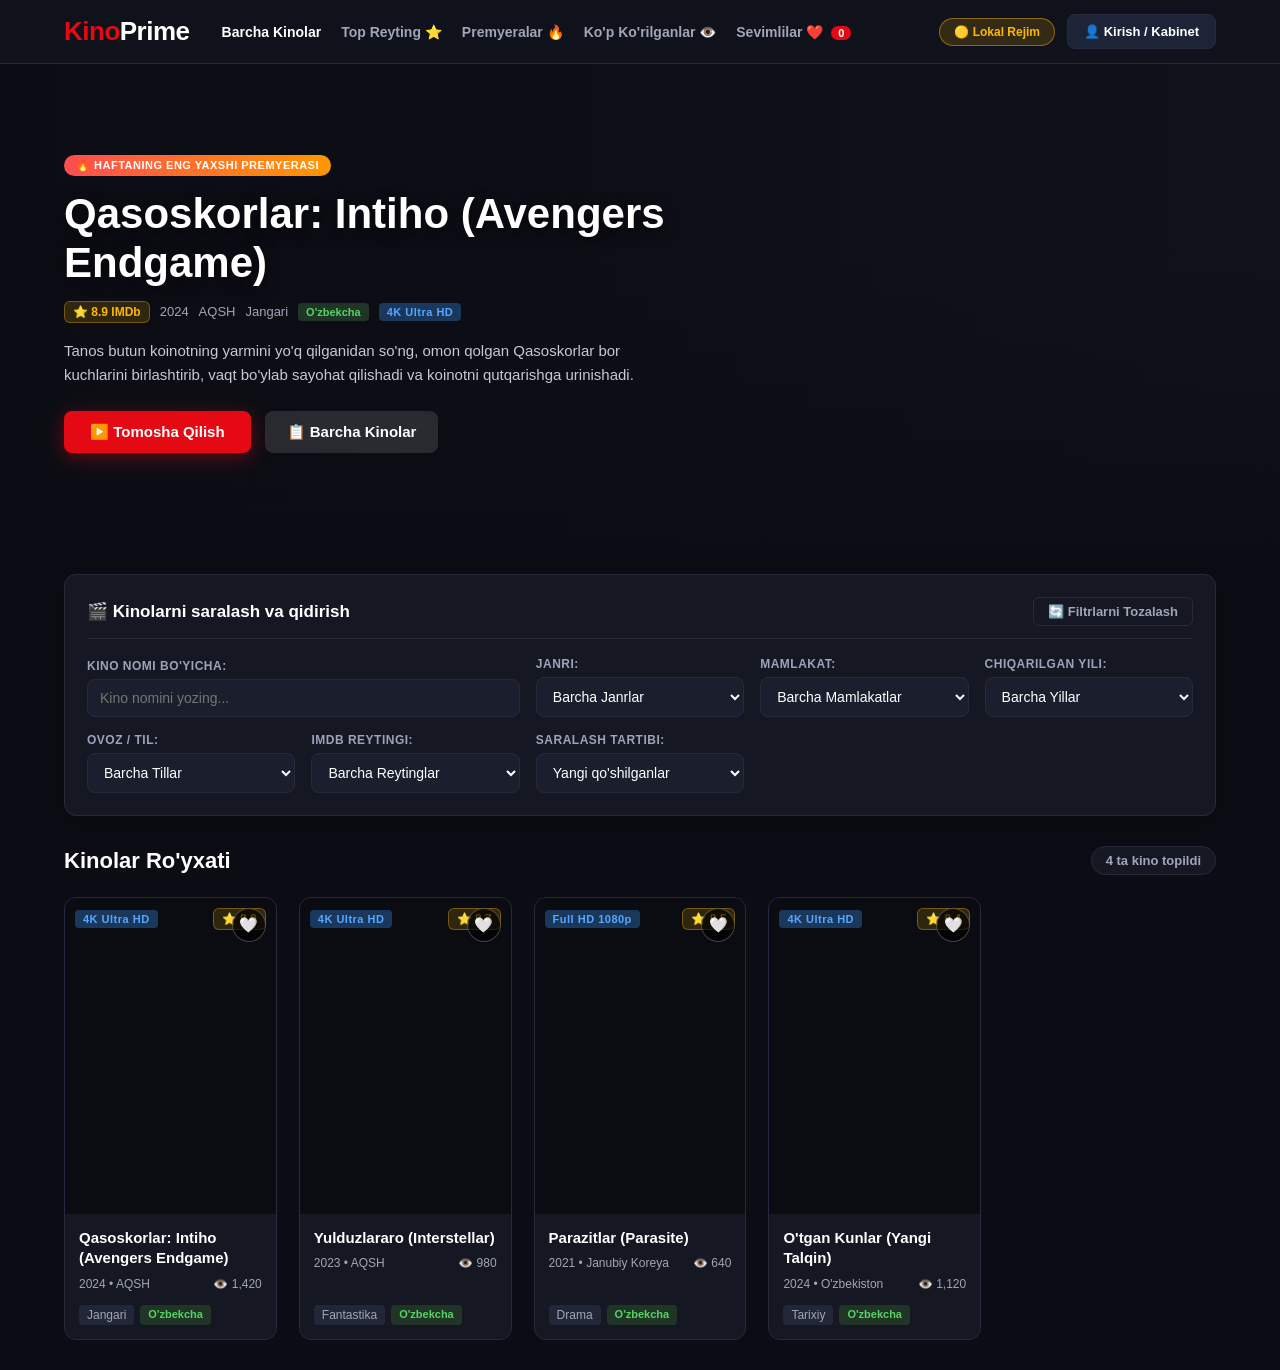
==== commit c6f2bbc0: "salom" ====
--- a/index.html
+++ b/index.html
@@ -23,7 +23,7 @@
         <div class="nav-right">
             <div id="backendStatus" class="backend-badge checking" title="Server holati">⚡ Tekshirilmoqda...</div>
             <a href="profile.html" class="user-cabinet-link" id="navUserCabinetBtn">👤 Kirish / Kabinet</a>
-            <a href="admin.html" class="admin-link">🔒 Admin Panel</a>
+            <a href="admin.html" class="admin-link" id="adminPanelLink" style="display: none;">🔒 Admin Panel</a>
         </div>
     </header>
 
@@ -197,7 +197,7 @@
                     </div>
                 </div>
 
-                <h2 class="modal-title" id="modalTitle">Kino Nomi</h2>
+                <h2 class="modal-title" id="modalTitle">Kino Nomi</h2>d
 
                 <div class="modal-quick-stats">
                     <span>📅 Yili: <strong id="modalYear">2024</strong></span>
